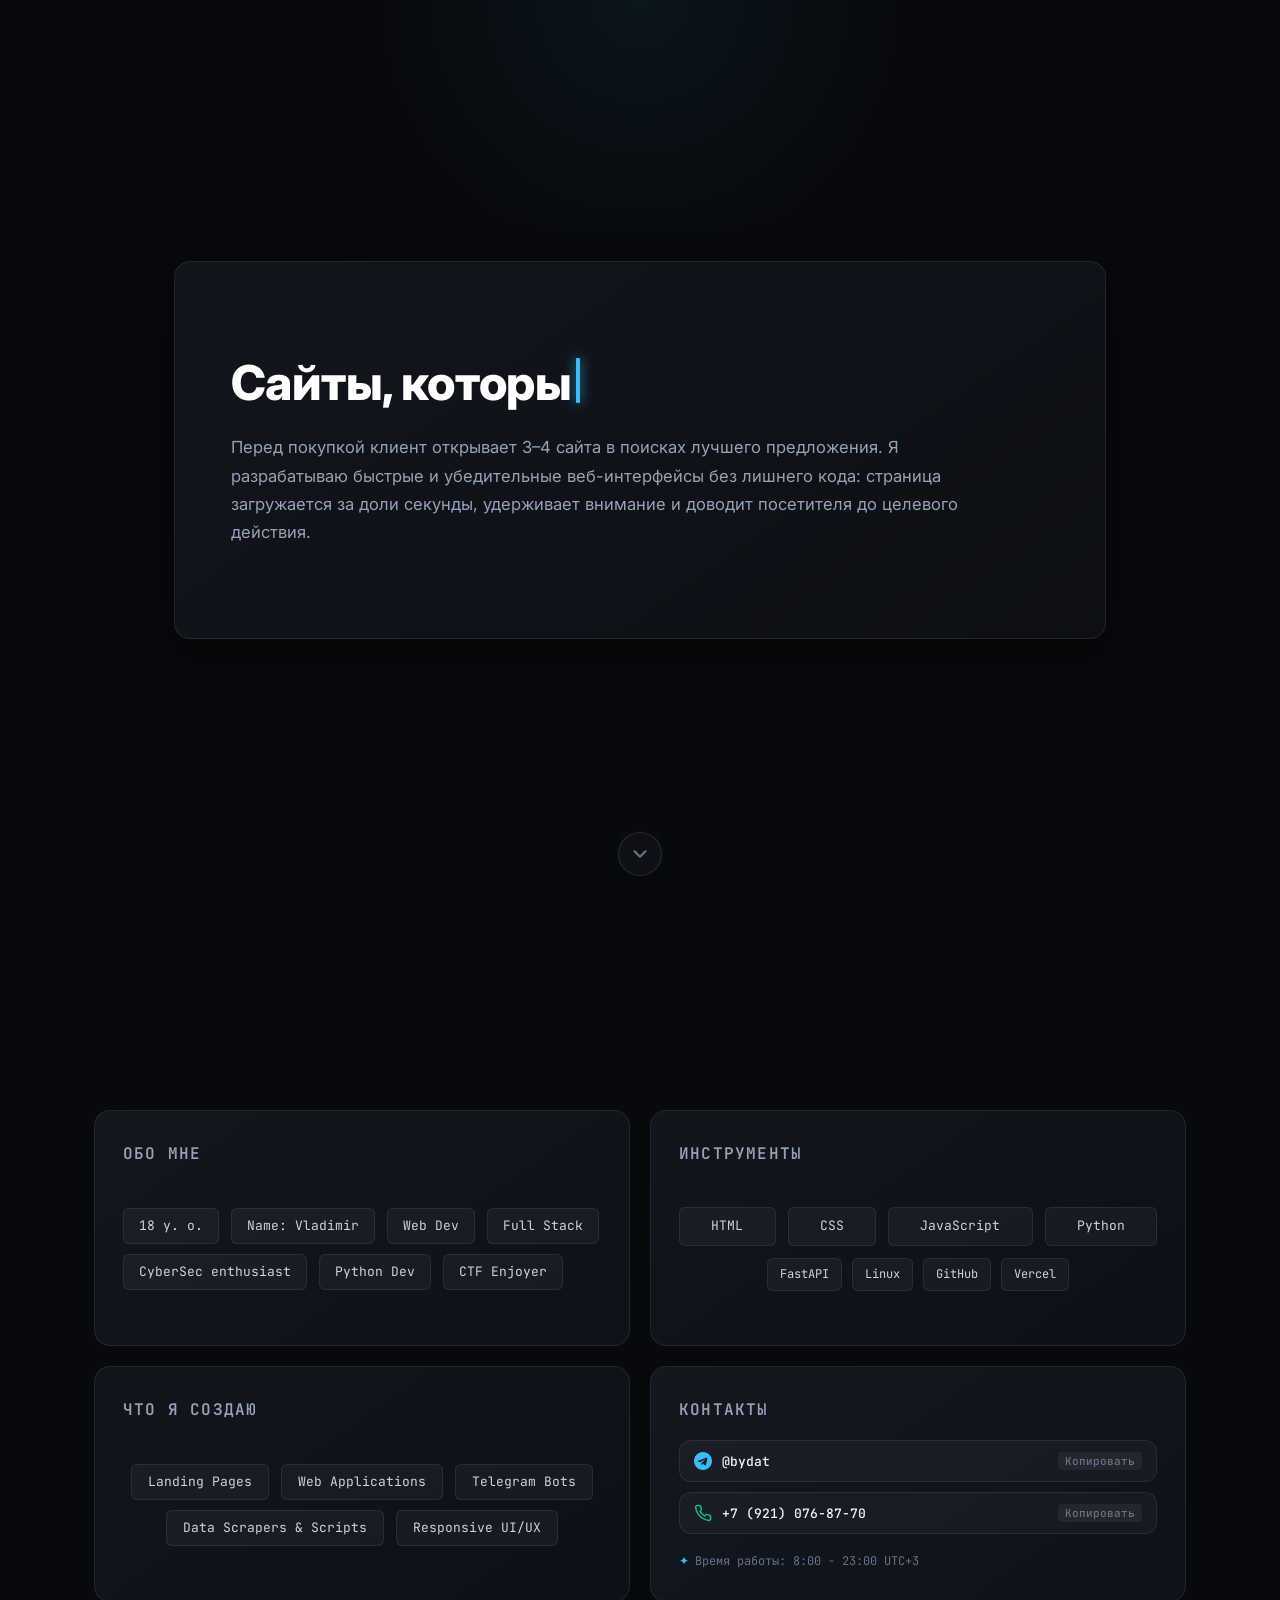
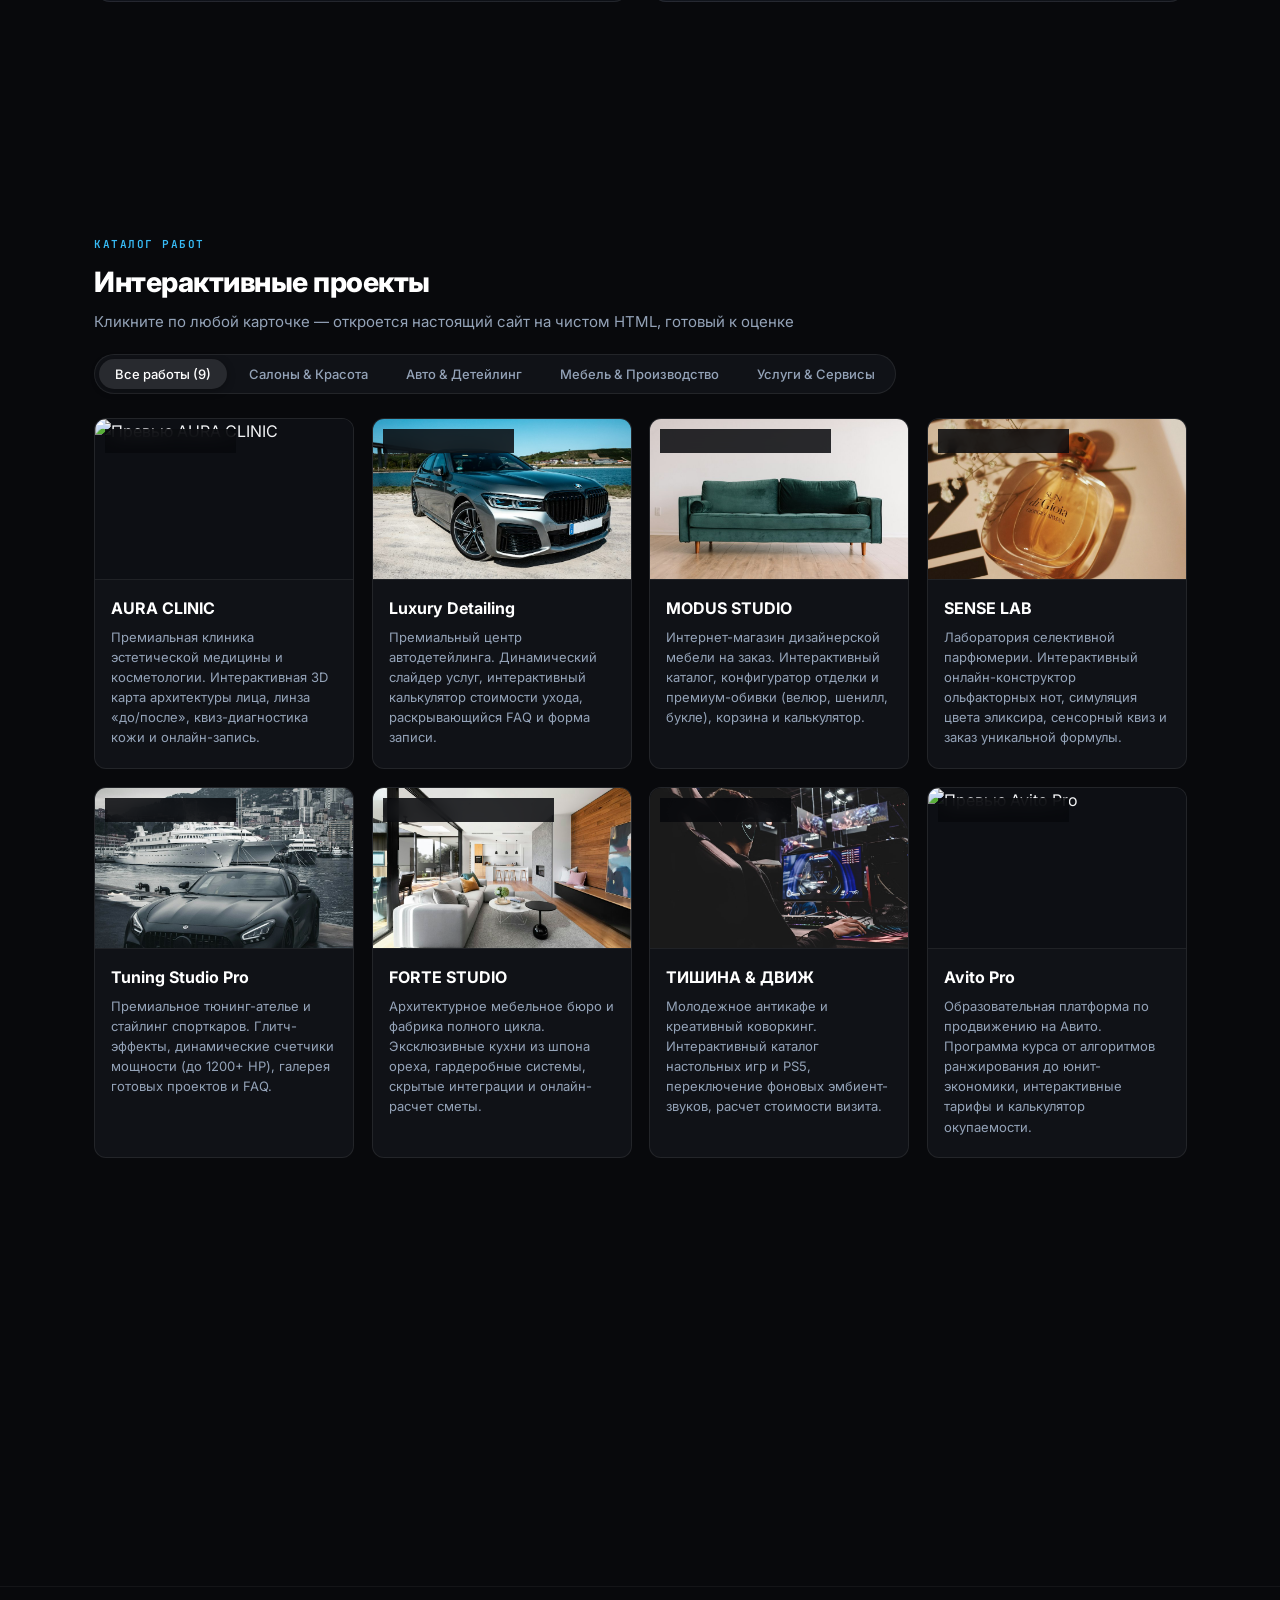
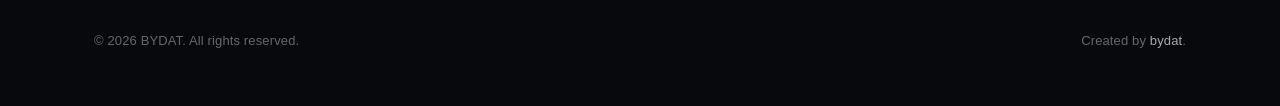
==== index.html @ 7a70770a "feat: portfolio with 9 projects, categories, footer, and GitHub Pages setup" ====
<!DOCTYPE html>
<html lang="ru">
<head>
  <meta charset="UTF-8">
  <meta name="viewport" content="width=device-width, initial-scale=1.0">
  <title>Портфолио веб-разработчика | Чистая HTML/CSS верстка</title>
  <meta name="description" content="Разработка адаптивных, быстрых и чистых сайтов без конструкторов и нейрослопа. Примеры работ и контакты.">
  
  <!-- Open Graph -->
  <meta property="og:title" content="Портфолио веб-разработчика">
  <meta property="og:description" content="Разработка адаптивных сайтов на чистом HTML/CSS/JS.">
  <meta property="og:type" content="website">

  <!-- Favicon -->
  <link rel="icon" type="image/svg+xml" href="data:image/svg+xml,%3Csvg xmlns='http://www.w3.org/2000/svg' viewBox='0 0 32 32'%3E%3Crect width='32' height='32' rx='8' fill='%23111318'/%3E%3Ctext x='16' y='22' font-family='monospace' font-size='18' font-weight='bold' fill='%2338bdf8' text-anchor='middle'%3E%26lt%3B%2F%26gt%3B%3C/text%3E%3C/svg%3E">

  <!-- Fonts & Styles -->
  <link rel="preconnect" href="https://fonts.googleapis.com">
  <link rel="preconnect" href="https://fonts.gstatic.com" crossorigin>
  <link href="https://fonts.googleapis.com/css2?family=Inter:wght@400;500;600;700;800&family=JetBrains+Mono:wght@400;500;700&display=swap" rel="stylesheet">
  <link rel="stylesheet" href="styles/main.css">
</head>
<body>

  <!-- Background decorative light beams -->
  <div class="bg-glow" aria-hidden="true"></div>

  <main class="page-wrapper">

    <!-- ==========================================================================
         HERO SECTION (ПЕРВЫЙ ЭКРАН — НА ВЕСЬ ЭКРАН)
         ========================================================================== -->
    <section class="hero-screen">
      <div class="container hero-container">
        <!-- Карточка позиционирования -->
        <div class="hero-card spotlight">
          <div class="card-glow-layer"></div>
          <div>
            <h1 class="intro-title" id="heroTitle">
              <span id="typingTarget">Сайты, которые <span class="hero-highlight">реально</span> работают</span><span class="typing-cursor" aria-hidden="true"></span>
            </h1>
            <p class="intro-text">
              Перед покупкой клиент открывает 3–4 сайта в поисках лучшего предложения. Я разрабатываю быстрые и убедительные веб-интерфейсы без лишнего кода: страница загружается за доли секунды, удерживает внимание и доводит посетителя до целевого действия.
            </p>
          </div>
        </div>
      </div>

    </section>

    <!-- ==========================================================================
         ABOUT & SKILLS SECTION (ВТОРОЙ ЭКРАН — О СЕБЕ, ИНСТРУМЕНТЫ, НАПРАВЛЕНИЯ, КОНТАКТЫ)
         ========================================================================== -->
    <section id="about" class="about-bento-section">
      <div class="container">
        <div class="about-bento-grid">
          
          <!-- Карточка 1: Обо мне -->
          <div class="bento-card bento-about-me spotlight reveal-on-scroll reveal-delay-1">
            <div class="card-glow-layer"></div>
            <div>
              <div class="card-label">Обо мне</div>
            </div>
            <div class="about-tags">
              <span class="about-tag">18 y. o.</span>
              <span class="about-tag">Name: Vladimir</span>
              <span class="about-tag">Web Dev</span>
              <span class="about-tag">Full Stack</span>
              <span class="about-tag">CyberSec enthusiast</span>
              <span class="about-tag">Python Dev</span>
              <span class="about-tag">CTF Enjoyer</span>
            </div>
          </div>

          <!-- Карточка 2: Инструменты -->
          <div class="bento-card bento-stack spotlight reveal-on-scroll reveal-delay-2">
            <div class="card-glow-layer"></div>
            <div>
              <div class="card-label">Инструменты</div>
            </div>
            <div class="stack-tags">
              <div class="stack-row stack-row-primary">
                <span class="stack-tag">HTML</span>
                <span class="stack-tag">CSS</span>
                <span class="stack-tag">JavaScript</span>
                <span class="stack-tag">Python</span>
              </div>
              <div class="stack-row stack-row-secondary">
                <span class="stack-tag">FastAPI</span>
                <span class="stack-tag">Linux</span>
                <span class="stack-tag">GitHub</span>
                <span class="stack-tag">Vercel</span>
              </div>
            </div>
          </div>

          <!-- Карточка 3: Что я создаю -->
          <div class="bento-card bento-services spotlight reveal-on-scroll reveal-delay-3">
            <div class="card-glow-layer"></div>
            <div>
              <div class="card-label">Что я создаю</div>
            </div>
            <div class="services-tags">
              <span class="service-tag">Landing Pages</span>
              <span class="service-tag">Web Applications</span>
              <span class="service-tag">Telegram Bots</span>
              <span class="service-tag">Data Scrapers &amp; Scripts</span>
              <span class="service-tag">Responsive UI/UX</span>
            </div>
          </div>

          <!-- Карточка 4: Контакты -->
          <div id="contacts" class="bento-card bento-contacts spotlight reveal-on-scroll reveal-delay-4">
            <div class="card-glow-layer"></div>
            <div>
              <div class="card-label">Контакты</div>
            </div>
            <div class="contact-rows">
              <!-- Строка Telegram -->
              <button class="contact-row-btn" data-copy="@bydat">
                <div class="contact-row-left">
                  <svg class="contact-icon tg-icon" width="18" height="18" viewBox="0 0 24 24" fill="currentColor" aria-hidden="true">
                    <path d="M12 0C5.373 0 0 5.373 0 12s5.373 12 12 12 12-5.373 12-12S18.627 0 12 0zm5.894 8.221-1.97 9.28c-.145.658-.537.818-1.084.508l-3-2.21-1.446 1.394c-.16.16-.295.295-.605.295l.213-3.053 5.56-5.023c.242-.213-.054-.333-.373-.121l-6.871 4.326-2.962-.924c-.643-.204-.657-.643.136-.953l11.57-4.461c.537-.194 1.006.131.832.946z"/>
                  </svg>
                  <span>@bydat</span>
                </div>
                <span class="contact-row-copy">Копировать</span>
              </button>

              <!-- Строка Телефона -->
              <button class="contact-row-btn" data-copy="+79210768770">
                <div class="contact-row-left">
                  <svg class="contact-icon ph-icon" width="18" height="18" viewBox="0 0 24 24" fill="none" stroke="currentColor" stroke-width="2" stroke-linecap="round" stroke-linejoin="round" aria-hidden="true">
                    <path d="M22 16.92v3a2 2 0 0 1-2.18 2 19.79 19.79 0 0 1-8.63-3.07 19.5 19.5 0 0 1-6-6 19.79 19.79 0 0 1-3.07-8.67A2 2 0 0 1 4.11 2h3a2 2 0 0 1 2 1.72 12.84 12.84 0 0 0 .7 2.81 2 2 0 0 1-.45 2.11L8.09 9.91a16 16 0 0 0 6 6l1.27-1.27a2 2 0 0 1 2.11-.45 12.84 12.84 0 0 0 2.81.7A2 2 0 0 1 22 16.92z"/>
                  </svg>
                  <span>+7 (921) 076-87-70</span>
                </div>
                <span class="contact-row-copy">Копировать</span>
              </button>

            </div>
            <div class="response-time-badge">
              <span class="sparkle-icon">✦</span> Время работы: 8:00 - 23:00 UTC+3
            </div>
          </div>

        </div>
      </div>

    </section>

    <!-- ==========================================================================
         PROJECTS CATALOG ("КАРТОЧКИ ПРОЕКТОВ" С ПЛАВНЫМ СКРОЛЛ-ПОЯВЛЕНИЕМ)
         ========================================================================== -->
    <section id="projects" class="projects-section">
      <div class="container">
        
        <div class="section-header reveal-on-scroll">
          <div class="section-title-box">
            <div class="sub-badge">КАТАЛОГ РАБОТ</div>
            <h2>Интерактивные проекты</h2>
            <p>Кликните по любой карточке — откроется настоящий сайт на чистом HTML, готовый к оценке</p>
          </div>

          <!-- Фильтры по категориям -->
          <div class="filters-wrap">
            <button class="filter-btn active" data-filter="all">Все работы (9)</button>
            <button class="filter-btn" data-filter="beauty">Салоны &amp; Красота</button>
            <button class="filter-btn" data-filter="auto">Авто &amp; Детейлинг</button>
            <button class="filter-btn" data-filter="production">Мебель &amp; Производство</button>
            <button class="filter-btn" data-filter="services">Услуги &amp; Сервисы</button>
          </div>
        </div>

        <!-- Сетка проектов -->
        <div class="projects-grid">

          <!-- Проект 1: AURA CLINIC -->
          <article class="project-card spotlight reveal-on-scroll" data-category="beauty">
            <div class="card-glow-layer"></div>
            <a href="projects/aura/index.html" class="project-card-link" title="Открыть сайт AURA CLINIC">
              <div class="project-card-thumb">
                <img src="assets/previews/aura.jpg" alt="Превью AURA CLINIC" loading="lazy">
                <div class="thumb-overlay">
                  <span class="overlay-btn">Смотреть проект ↗</span>
                </div>
                <span class="project-badge-tag">Салоны &amp; Красота</span>
              </div>
              <div class="project-body">
                <h3 class="project-title">AURA CLINIC</h3>
                <p class="project-desc">
                  Премиальная клиника эстетической медицины и косметологии. Интерактивная 3D карта архитектуры лица, линза «до/после», квиз-диагностика кожи и онлайн-запись.
                </p>
              </div>
            </a>
          </article>

          <!-- Проект 2: Luxury Detailing -->
          <article class="project-card spotlight reveal-on-scroll" data-category="auto">
            <div class="card-glow-layer"></div>
            <a href="projects/detaling/index.html" class="project-card-link" title="Открыть сайт Luxury Detailing">
              <div class="project-card-thumb">
                <img src="assets/previews/detaling.jpg" alt="Превью Luxury Detailing" loading="lazy">
                <div class="thumb-overlay">
                  <span class="overlay-btn">Смотреть проект ↗</span>
                </div>
                <span class="project-badge-tag">Авто &amp; Детейлинг</span>
              </div>
              <div class="project-body">
                <h3 class="project-title">Luxury Detailing</h3>
                <p class="project-desc">
                  Премиальный центр автодетейлинга. Динамический слайдер услуг, интерактивный калькулятор стоимости ухода, раскрывающийся FAQ и форма записи.
                </p>
              </div>
            </a>
          </article>

          <!-- Проект 3: MODUS STUDIO -->
          <article class="project-card spotlight reveal-on-scroll" data-category="production">
            <div class="card-glow-layer"></div>
            <a href="projects/modus/index.html" class="project-card-link" title="Открыть сайт MODUS STUDIO">
              <div class="project-card-thumb">
                <img src="assets/previews/modus.jpg" alt="Превью MODUS STUDIO" loading="lazy">
                <div class="thumb-overlay">
                  <span class="overlay-btn">Смотреть проект ↗</span>
                </div>
                <span class="project-badge-tag">Мебель &amp; Производство</span>
              </div>
              <div class="project-body">
                <h3 class="project-title">MODUS STUDIO</h3>
                <p class="project-desc">
                  Интернет-магазин дизайнерской мебели на заказ. Интерактивный каталог, конфигуратор отделки и премиум-обивки (велюр, шенилл, букле), корзина и калькулятор.
                </p>
              </div>
            </a>
          </article>

          <!-- Проект 4: SENSE LAB -->
          <article class="project-card spotlight reveal-on-scroll" data-category="beauty">
            <div class="card-glow-layer"></div>
            <a href="projects/scent/index.html" class="project-card-link" title="Открыть сайт SENSE LAB">
              <div class="project-card-thumb">
                <img src="assets/previews/scent.jpg" alt="Превью SENSE LAB" loading="lazy">
                <div class="thumb-overlay">
                  <span class="overlay-btn">Смотреть проект ↗</span>
                </div>
                <span class="project-badge-tag">Салоны &amp; Красота</span>
              </div>
              <div class="project-body">
                <h3 class="project-title">SENSE LAB</h3>
                <p class="project-desc">
                  Лаборатория селективной парфюмерии. Интерактивный онлайн-конструктор ольфакторных нот, симуляция цвета эликсира, сенсорный квиз и заказ уникальной формулы.
                </p>
              </div>
            </a>
          </article>

          <!-- Проект 5: Tuning Studio Pro -->
          <article class="project-card spotlight reveal-on-scroll" data-category="auto">
            <div class="card-glow-layer"></div>
            <a href="projects/tuning/index.html" class="project-card-link" title="Открыть сайт Tuning Studio Pro">
              <div class="project-card-thumb">
                <img src="assets/previews/tuning.jpg" alt="Превью Tuning Studio Pro" loading="lazy">
                <div class="thumb-overlay">
                  <span class="overlay-btn">Смотреть проект ↗</span>
                </div>
                <span class="project-badge-tag">Авто &amp; Детейлинг</span>
              </div>
              <div class="project-body">
                <h3 class="project-title">Tuning Studio Pro</h3>
                <p class="project-desc">
                  Премиальное тюнинг-ателье и стайлинг спорткаров. Глитч-эффекты, динамические счетчики мощности (до 1200+ HP), галерея готовых проектов и FAQ.
                </p>
              </div>
            </a>
          </article>

          <!-- Проект 6: FORTE STUDIO -->
          <article class="project-card spotlight reveal-on-scroll" data-category="production">
            <div class="card-glow-layer"></div>
            <a href="projects/forte/index.html" class="project-card-link" title="Открыть сайт FORTE STUDIO">
              <div class="project-card-thumb">
                <img src="assets/previews/forte.jpg" alt="Превью FORTE STUDIO" loading="lazy">
                <div class="thumb-overlay">
                  <span class="overlay-btn">Смотреть проект ↗</span>
                </div>
                <span class="project-badge-tag">Мебель &amp; Производство</span>
              </div>
              <div class="project-body">
                <h3 class="project-title">FORTE STUDIO</h3>
                <p class="project-desc">
                  Архитектурное мебельное бюро и фабрика полного цикла. Эксклюзивные кухни из шпона ореха, гардеробные системы, скрытые интеграции и онлайн-расчет сметы.
                </p>
              </div>
            </a>
          </article>

          <!-- Проект 7: ТИШИНА & ДВИЖ -->
          <article class="project-card spotlight reveal-on-scroll" data-category="services">
            <div class="card-glow-layer"></div>
            <a href="projects/anticafe/index.html" class="project-card-link" title="Открыть сайт ТИШИНА &amp; ДВИЖ">
              <div class="project-card-thumb">
                <img src="assets/previews/anticafe.jpg" alt="Превью ТИШИНА &amp; ДВИЖ" loading="lazy">
                <div class="thumb-overlay">
                  <span class="overlay-btn">Смотреть проект ↗</span>
                </div>
                <span class="project-badge-tag">Услуги &amp; Сервисы</span>
              </div>
              <div class="project-body">
                <h3 class="project-title">ТИШИНА &amp; ДВИЖ</h3>
                <p class="project-desc">
                  Молодежное антикафе и креативный коворкинг. Интерактивный каталог настольных игр и PS5, переключение фоновых эмбиент-звуков, расчет стоимости визита.
                </p>
              </div>
            </a>
          </article>

          <!-- Проект 8: Avito Pro -->
          <article class="project-card spotlight reveal-on-scroll" data-category="services">
            <div class="card-glow-layer"></div>
            <a href="projects/avitopro/index.html" class="project-card-link" title="Открыть сайт Avito Pro">
              <div class="project-card-thumb">
                <img src="assets/previews/avitopro.jpg" alt="Превью Avito Pro" loading="lazy">
                <div class="thumb-overlay">
                  <span class="overlay-btn">Смотреть проект ↗</span>
                </div>
                <span class="project-badge-tag">Услуги &amp; Сервисы</span>
              </div>
              <div class="project-body">
                <h3 class="project-title">Avito Pro</h3>
                <p class="project-desc">
                  Образовательная платформа по продвижению на Авито. Программа курса от алгоритмов ранжирования до юнит-экономики, интерактивные тарифы и калькулятор окупаемости.
                </p>
              </div>
            </a>
          </article>

          <!-- Проект 9: Minimalist Auto -->
          <article class="project-card spotlight reveal-on-scroll" data-category="auto">
            <div class="card-glow-layer"></div>
            <a href="projects/minimalist/index.html" class="project-card-link" title="Открыть сайт Minimalist Auto">
              <div class="project-card-thumb">
                <img src="assets/previews/minimalist.jpg" alt="Превью Minimalist Auto" loading="lazy">
                <div class="thumb-overlay">
                  <span class="overlay-btn">Смотреть проект ↗</span>
                </div>
                <span class="project-badge-tag">Авто &amp; Детейлинг</span>
              </div>
              <div class="project-body">
                <h3 class="project-title">Minimalist Auto</h3>
                <p class="project-desc">
                  Премиум детейлинг-студия в строгом монохромном стиле. Интерактивный слайдер «До / После», кастомный курсор, бегущая строка брендов и автогалерея.
                </p>
              </div>
            </a>
          </article>

        </div>

      </div>
    </section>
  </main>

  <!-- ==========================================================================
       FOOTER
       ========================================================================== -->
  <footer class="portfolio-footer">
    <div class="container footer-content">
      <p class="footer-copy">&copy; 2026 BYDAT. All rights reserved.</p>
      <p class="footer-author">Created by <a href="https://t.me/bydat" target="_blank" rel="noopener noreferrer">bydat</a>.</p>
    </div>
  </footer>

  <!-- Плавающая кнопка навигации (стрелочка вниз / наверх) -->
  <button id="scrollNavBtn" class="scroll-nav-btn" aria-label="Пролистать вниз">
    <svg class="scroll-nav-arrow" width="22" height="22" viewBox="0 0 24 24" fill="none" stroke="currentColor" stroke-width="2.4" stroke-linecap="round" stroke-linejoin="round">
      <path d="m6 9 6 6 6-6"/>
    </svg>
  </button>

  <!-- Toast Notification -->
  <div id="toast-notice" class="toast-notice">
    <span class="toast-check">✓</span>
    <span class="toast-text">Скопировано в буфер обмена</span>
  </div>

  <script src="scripts/main.js"></script>
</body>
</html>
---- styles/main.css ----
/* ==========================================================================
   PORTFOLIO STYLESHEET — MODERN DARK AESTHETICS & MICRO-ANIMATIONS
   Clean, bespoke, no generic AI slop.
   ========================================================================== */

:root {
  --bg: #08090c;
  --bg-surface: #101217;
  --bg-surface-hover: #151820;
  --bg-surface-active: #1a1e28;
  
  --border: rgba(255, 255, 255, 0.08);
  --border-strong: rgba(255, 255, 255, 0.16);
  --border-focus: #38bdf8;
  
  --text: #f3f4f6;
  --text-muted: #94a3b8;
  --text-dim: #64748b;
  
  --emerald: #10b981;
  --emerald-glow: rgba(16, 185, 129, 0.25);
  --sky: #38bdf8;
  --sky-glow: rgba(56, 189, 248, 0.2);
  --amber: #f59e0b;
  
  --radius-sm: 6px;
  --radius-md: 12px;
  --radius-lg: 16px;
  --radius-full: 9999px;
  
  --transition-fast: 0.15s cubic-bezier(0.16, 1, 0.3, 1);
  --transition-smooth: 0.25s cubic-bezier(0.16, 1, 0.3, 1);
  --font-sans: -apple-system, BlinkMacSystemFont, "Inter", "Segoe UI", Roboto, "Helvetica Neue", Arial, sans-serif;
  --font-mono: "JetBrains Mono", "SF Mono", Menlo, Consolas, monospace;
}

* {
  box-sizing: border-box;
  margin: 0;
  padding: 0;
}

html {
  scroll-behavior: auto;
  background-color: var(--bg);
  color: var(--text);
  font-family: var(--font-sans);
  font-size: 16px;
  line-height: 1.6;
  -webkit-font-smoothing: antialiased;
  -moz-osx-font-smoothing: grayscale;
}

body {
  min-height: 100vh;
  display: flex;
  flex-direction: column;
  position: relative;
  background-color: var(--bg);
  overflow-x: hidden;
}

/* Background atmospheric gradient */
.bg-glow {
  position: fixed;
  top: 0;
  left: 50%;
  transform: translateX(-50%);
  width: 1000px;
  height: 500px;
  background: radial-gradient(circle 400px at 50% 0%, rgba(56, 189, 248, 0.07), transparent 70%);
  pointer-events: none;
  z-index: 0;
}

::selection {
  background-color: rgba(56, 189, 248, 0.25);
  color: #ffffff;
}

a {
  color: inherit;
  text-decoration: none;
}

button {
  font-family: inherit;
}

.page-wrapper {
  position: relative;
  z-index: 1;
  padding-top: 0;
}

.container {
  width: 100%;
  max-width: 1140px;
  margin: 0 auto;
  padding: 0 24px;
}

/* ==========================================================================
   INTERACTIVE SPOTLIGHT & MOUSE GLOW
   ========================================================================== */

.spotlight {
  position: relative;
  overflow: hidden;
}

.card-glow-layer {
  position: absolute;
  top: 0;
  left: 0;
  right: 0;
  bottom: 0;
  pointer-events: none;
  opacity: 0;
  transition: opacity 0.3s ease;
  background: radial-gradient(
    450px circle at var(--mouse-x, 50%) var(--mouse-y, 50%),
    rgba(56, 189, 248, 0.09),
    transparent 60%
  );
  z-index: 1;
}

.spotlight:hover .card-glow-layer {
  opacity: 1;
}

/* ==========================================================================
   1. FULLSCREEN HERO SECTION (ПЕРВЫЙ ЭКРАН)
   ========================================================================== */

.hero-screen {
  min-height: 100vh;
  min-height: 100dvh;
  display: flex;
  flex-direction: column;
  justify-content: center;
  align-items: center;
  position: relative;
  padding: 40px 24px;
}

.hero-container {
  width: 100%;
  max-width: 980px;
  display: flex;
  justify-content: center;
}

.hero-card {
  width: 100%;
  min-height: clamp(320px, 42vh, 440px);
  display: flex;
  flex-direction: column;
  justify-content: center;
  background: linear-gradient(145deg, #12151d 0%, #0d0f14 100%);
  border: 1px solid var(--border);
  border-radius: var(--radius-lg);
  padding: clamp(48px, 5vw, 68px) clamp(34px, 4.5vw, 56px);
  position: relative;
  overflow: hidden;
  box-shadow: 0 18px 45px rgba(0, 0, 0, 0.42);
  transition: border-color var(--transition-smooth), transform var(--transition-smooth), box-shadow var(--transition-smooth);
  animation: heroEntrance 0.8s cubic-bezier(0.16, 1, 0.3, 1) forwards;
}

@keyframes heroEntrance {
  from {
    opacity: 0;
    transform: translateY(24px) scale(0.985);
  }
  to {
    opacity: 1;
    transform: translateY(0) scale(1);
  }
}

.hero-card:hover {
  border-color: var(--border-strong);
  transform: translateY(-2px);
  box-shadow: 0 22px 50px rgba(0, 0, 0, 0.5);
}

.intro-title {
  font-size: clamp(30px, 3.8vw, 48px);
  font-weight: 800;
  line-height: 1.2;
  color: #ffffff;
  margin-bottom: 22px;
  letter-spacing: -0.6px;
}

.text-gradient {
  background: linear-gradient(135deg, #ffffff 30%, #94a3b8 100%);
  -webkit-background-clip: text;
  -webkit-text-fill-color: transparent;
}

.hero-highlight {
  background: linear-gradient(135deg, #38bdf8 0%, #818cf8 60%, #c084fc 100%);
  -webkit-background-clip: text;
  -webkit-text-fill-color: transparent;
  font-weight: 800;
  display: inline;
  filter: drop-shadow(0 0 16px rgba(56, 189, 248, 0.4));
}

.typing-cursor {
  display: inline-block;
  width: 3.5px;
  height: 0.92em;
  background-color: var(--sky);
  margin-left: 5px;
  vertical-align: -0.06em;
  border-radius: 1px;
  box-shadow: 0 0 12px rgba(56, 189, 248, 0.85);
  animation: cursorBlink 0.95s steps(2, start) infinite;
}

@keyframes cursorBlink {
  0%, 100% {
    opacity: 1;
  }
  50% {
    opacity: 0;
  }
}

.intro-text {
  font-size: clamp(16px, 1.3vw, 18.5px);
  color: var(--text-muted);
  line-height: 1.7;
  max-width: 780px;
  margin-bottom: 0;
}

/* ==========================================================================
   FLOATING NAVIGATION BUTTON (СТРЕЛОЧКА ВНИЗ / ВВЕРХ)
   ========================================================================== */
.scroll-nav-btn {
  position: fixed;
  bottom: calc(24px + env(safe-area-inset-bottom, 0px));
  left: 50%;
  transform: translateX(-50%);
  width: 44px;
  height: 44px;
  border-radius: var(--radius-full);
  background: rgba(16, 18, 23, 0.85);
  backdrop-filter: blur(12px);
  -webkit-backdrop-filter: blur(12px);
  border: 1px solid rgba(255, 255, 255, 0.12);
  color: var(--text-dim);
  display: flex;
  align-items: center;
  justify-content: center;
  cursor: pointer;
  z-index: 95;
  box-shadow: 0 4px 20px rgba(0, 0, 0, 0.45), 0 0 16px rgba(56, 189, 248, 0.08);
  transition: color var(--transition-fast), border-color var(--transition-fast), box-shadow var(--transition-fast), transform var(--transition-fast);
  outline: none;
  animation: navBtnFloat 2.4s ease-in-out infinite;
}

.scroll-nav-btn:hover {
  animation-play-state: paused;
  color: var(--sky);
  border-color: rgba(56, 189, 248, 0.45);
  box-shadow: 0 6px 24px rgba(0, 0, 0, 0.6), 0 0 20px rgba(56, 189, 248, 0.25);
  transform: translateX(-50%) translateY(-2px);
}

.scroll-nav-btn:active {
  transform: translateX(-50%) scale(0.92);
}

.scroll-nav-arrow {
  display: block;
  transition: transform 0.45s cubic-bezier(0.16, 1, 0.3, 1);
  transform: rotate(0deg);
}

/* При переходе в блок проектов / низ сайта стрелочка переворачивается на 180° вверх */
.scroll-nav-btn.is-up .scroll-nav-arrow {
  transform: rotate(180deg);
}

@keyframes navBtnFloat {
  0%, 100% {
    transform: translateX(-50%) translateY(0);
  }
  50% {
    transform: translateX(-50%) translateY(4px);
  }
}

/* ==========================================================================
   2. ABOUT & SKILLS BENTO SECTION (ВТОРОЙ ЭКРАН)
   ========================================================================== */

.about-bento-section {
  min-height: 100vh;
  min-height: 100dvh;
  display: flex;
  flex-direction: column;
  justify-content: center;
  align-items: center;
  position: relative;
  padding: 48px 24px 36px;
}

.about-bento-grid {
  display: grid;
  grid-template-columns: repeat(2, 1fr);
  gap: 20px;
}

.about-bento-grid .bento-card {
  grid-column: auto;
}

.bento-card {
  background: var(--bg-surface);
  border: 1px solid var(--border);
  border-radius: var(--radius-lg);
  padding: 30px 28px;
  display: flex;
  flex-direction: column;
  justify-content: space-between;
  min-height: 236px;
  transition: border-color var(--transition-smooth), transform var(--transition-smooth), box-shadow var(--transition-smooth);
  position: relative;
}

.bento-card:hover {
  border-color: var(--border-strong);
  transform: translateY(-2px);
  box-shadow: 0 12px 30px rgba(0, 0, 0, 0.35);
}

/* Bento Item 1: About Me Card */
.bento-about-me {
  background: linear-gradient(145deg, #13161f 0%, #0e1117 100%);
}

.about-tags {
  display: flex;
  flex-wrap: wrap;
  gap: 10px 12px;
  margin: auto 0;
  position: relative;
  z-index: 2;
}

.about-tag {
  display: inline-flex;
  align-items: center;
  padding: 8px 15px;
  background: rgba(255, 255, 255, 0.04);
  border: 1px solid var(--border);
  border-radius: var(--radius-sm);
  font-family: var(--font-mono);
  font-size: 13px;
  color: #cbd5e1;
  line-height: 1.4;
  cursor: default;
  transition: all var(--transition-fast);
}

.about-tag:hover {
  background: rgba(56, 189, 248, 0.12);
  border-color: rgba(56, 189, 248, 0.35);
  color: #ffffff;
  transform: translateY(-2px);
}

/* Bento Item 4: Quick Contacts Card */
.bento-contacts {
  background: linear-gradient(145deg, #131720 0%, #0f1218 100%);
}

.card-label {
  font-family: var(--font-mono);
  font-size: 16px;
  font-weight: 600;
  letter-spacing: 1.2px;
  color: var(--text-muted);
  text-transform: uppercase;
  margin-bottom: 16px;
}

.card-heading {
  font-size: 19px;
  font-weight: 700;
  color: #ffffff;
  margin-bottom: 16px;
}

.contact-rows {
  display: flex;
  flex-direction: column;
  gap: 10px;
  position: relative;
  z-index: 2;
}

.contact-row-btn {
  display: flex;
  align-items: center;
  justify-content: space-between;
  padding: 11px 14px;
  background: rgba(255, 255, 255, 0.03);
  border: 1px solid var(--border);
  border-radius: var(--radius-md);
  font-family: var(--font-mono);
  color: var(--text);
  font-size: 13px;
  font-weight: 500;
  transition: all var(--transition-fast);
  cursor: pointer;
  width: 100%;
  text-align: left;
}

.contact-row-btn:hover {
  background: var(--bg-surface-hover);
  border-color: var(--border-strong);
  color: #ffffff;
  transform: translateX(3px);
}

.contact-row-left {
  display: flex;
  align-items: center;
  gap: 10px;
}

.contact-icon {
  width: 18px;
  height: 18px;
  display: block;
  flex-shrink: 0;
}

.tg-icon { color: var(--sky); }
.ph-icon { color: var(--emerald); }
.em-icon { color: #cbd5e1; }

.contact-row-copy {
  font-family: var(--font-mono);
  font-size: 11px;
  color: var(--text-dim);
  padding: 2px 7px;
  background: rgba(255, 255, 255, 0.05);
  border-radius: 4px;
  transition: all var(--transition-fast);
}

.contact-row-btn:hover .contact-row-copy {
  background: rgba(255, 255, 255, 0.1);
  color: #ffffff;
}

.response-time-badge {
  margin-top: 16px;
  font-family: var(--font-mono);
  font-size: 12px;
  color: var(--text-dim);
  display: flex;
  align-items: center;
  gap: 6px;
}

.sparkle-icon {
  color: var(--sky);
}

/* Bento Item 2: Tech Stack */
.bento-stack {
  background: linear-gradient(145deg, #12151e 0%, #0e1017 100%);
}

.stack-tags {
  display: flex;
  flex-direction: column;
  gap: 12px;
  width: 100%;
  margin: auto 0;
  position: relative;
  z-index: 2;
}

.stack-row {
  display: flex;
  align-items: center;
  width: 100%;
  flex-wrap: wrap;
}

.stack-row-primary {
  gap: 10px 12px;
}

.stack-row-primary .stack-tag {
  flex: 1 1 auto;
  padding: 8px 14px;
}

.stack-row-secondary {
  justify-content: center;
  gap: 8px 10px;
}

.stack-row-secondary .stack-tag {
  flex: 0 0 auto;
  padding: 6px 12px;
  font-size: 12px;
}

.stack-tag {
  display: inline-flex;
  align-items: center;
  justify-content: center;
  text-align: center;
  background: rgba(255, 255, 255, 0.04);
  border: 1px solid var(--border);
  border-radius: var(--radius-sm);
  font-family: var(--font-mono);
  font-size: 13px;
  color: #cbd5e1;
  cursor: default;
  transition: all var(--transition-fast);
}

.stack-tag:hover {
  background: rgba(56, 189, 248, 0.12);
  border-color: rgba(56, 189, 248, 0.35);
  color: #ffffff;
  transform: translateY(-2px);
}

/* Bento Item 3: What I Build / Services */
.bento-services {
  background: linear-gradient(145deg, #12151e 0%, #0d1016 100%);
}

.services-tags {
  display: flex;
  flex-wrap: wrap;
  justify-content: center;
  gap: 10px 12px;
  width: 100%;
  margin: auto 0;
  position: relative;
  z-index: 2;
}

.service-tag {
  display: inline-flex;
  align-items: center;
  justify-content: center;
  text-align: center;
  padding: 8px 16px;
  background: rgba(255, 255, 255, 0.04);
  border: 1px solid var(--border);
  border-radius: var(--radius-sm);
  font-family: var(--font-mono);
  font-size: 13px;
  color: #cbd5e1;
  line-height: 1.4;
  cursor: default;
  transition: all var(--transition-fast);
}

.service-tag:hover {
  background: rgba(56, 189, 248, 0.12);
  border-color: rgba(56, 189, 248, 0.35);
  color: #ffffff;
  transform: translateY(-2px);
}

/* ==========================================================================
   BUTTONS & MICRO-INTERACTIONS
   ========================================================================== */

.btn {
  display: inline-flex;
  align-items: center;
  justify-content: center;
  gap: 8px;
  padding: 10px 22px;
  border-radius: var(--radius-md);
  font-size: 14px;
  font-weight: 600;
  cursor: pointer;
  transition: all var(--transition-smooth);
  border: 1px solid transparent;
}

.btn:active {
  transform: scale(0.97);
}

.btn-primary {
  background: #ffffff;
  color: #08090c;
  box-shadow: 0 4px 14px rgba(255, 255, 255, 0.1);
}

.btn-primary:hover {
  background: #e2e8f0;
  box-shadow: 0 6px 20px rgba(255, 255, 255, 0.2);
  transform: translateY(-2px);
}

.btn-secondary {
  background: var(--bg-surface);
  border-color: var(--border);
  color: var(--text);
}

.btn-secondary:hover {
  background: var(--bg-surface-hover);
  border-color: var(--border-strong);
  color: #ffffff;
  transform: translateY(-2px);
}

/* ==========================================================================
   PROJECTS SECTION (С ПЛАВНЫМ СКРОЛЛ-ПОЯВЛЕНИЕМ)
   ========================================================================== */

.projects-section {
  min-height: 100vh;
  min-height: 100dvh;
  display: flex;
  flex-direction: column;
  justify-content: center;
  padding: 30px 0 60px;
  position: relative;
}

.sub-badge {
  display: inline-block;
  font-family: var(--font-mono);
  font-size: 11px;
  font-weight: 600;
  letter-spacing: 1.5px;
  color: var(--sky);
  margin-bottom: 6px;
}

.section-header {
  display: flex;
  align-items: flex-end;
  justify-content: space-between;
  margin-bottom: 24px;
  gap: 20px;
  flex-wrap: wrap;
}

.section-title-box h2 {
  font-size: 28px;
  font-weight: 800;
  color: #ffffff;
  letter-spacing: -0.5px;
  margin-bottom: 6px;
}

.section-title-box p {
  font-size: 15px;
  color: var(--text-muted);
}

/* Project Filters */
.filters-wrap {
  display: flex;
  gap: 6px;
  background: var(--bg-surface);
  border: 1px solid var(--border);
  padding: 4px;
  border-radius: var(--radius-full);
}

.filter-btn {
  background: transparent;
  border: none;
  color: var(--text-muted);
  font-size: 13px;
  font-weight: 500;
  padding: 7px 16px;
  border-radius: var(--radius-full);
  cursor: pointer;
  transition: all var(--transition-fast);
}

.filter-btn:hover {
  color: var(--text);
}

.filter-btn.active {
  background: rgba(255, 255, 255, 0.1);
  color: #ffffff;
  box-shadow: 0 2px 8px rgba(0, 0, 0, 0.3);
}

/* Projects Grid — 4 колонки в строку */
.projects-grid {
  display: grid;
  grid-template-columns: repeat(4, 1fr);
  gap: 18px;
}

/* Project Card — компактный стиль */
.project-card {
  background: var(--bg-surface);
  border: 1px solid var(--border);
  border-radius: var(--radius-md);
  overflow: hidden;
  display: flex;
  flex-direction: column;
  transition: transform 0.25s cubic-bezier(0.16, 1, 0.3, 1), border-color 0.25s ease, box-shadow 0.25s ease;
  position: relative;
}

.project-card:hover {
  border-color: var(--border-strong);
  transform: translateY(-4px);
  box-shadow: 0 14px 30px rgba(0, 0, 0, 0.5);
}

.project-card-thumb {
  position: relative;
  aspect-ratio: 16 / 10;
  overflow: hidden;
  background: #0d0f14;
  border-bottom: 1px solid var(--border);
}

.thumb-link {
  display: block;
  width: 100%;
  height: 100%;
  position: relative;
}

.project-card-thumb img {
  width: 100%;
  height: 100%;
  object-fit: cover;
  display: block;
  transition: transform 0.4s cubic-bezier(0.16, 1, 0.3, 1);
}

.project-card:hover .project-card-thumb img {
  transform: scale(1.05);
}

/* Thumbnail Overlay on Hover */
.thumb-overlay {
  position: absolute;
  top: 0;
  left: 0;
  right: 0;
  bottom: 0;
  background: rgba(8, 9, 12, 0.55);
  backdrop-filter: blur(2px);
  display: flex;
  align-items: center;
  justify-content: center;
  opacity: 0;
  transition: opacity 0.2s ease;
}

.project-card:hover .thumb-overlay {
  opacity: 1;
}

.overlay-btn {
  background: rgba(16, 18, 23, 0.9);
  border: 1px solid rgba(255, 255, 255, 0.2);
  color: #ffffff;
  padding: 6px 14px;
  border-radius: var(--radius-full);
  font-size: 11px;
  font-weight: 600;
  transform: translateY(4px);
  transition: transform 0.2s ease;
}

.project-card:hover .overlay-btn {
  transform: translateY(0);
}

.project-badge-tag {
  position: absolute;
  top: 10px;
  left: 10px;
  background: rgba(8, 9, 12, 0.85);
  backdrop-filter: blur(8px);
  border: 1px solid rgba(255, 255, 255, 0.1);
  color: #e2e8f0;
  padding: 3px 8px;
  border-radius: var(--radius-full);
  font-size: 10px;
  font-weight: 600;
  text-transform: uppercase;
  letter-spacing: 0.5px;
  z-index: 2;
}

.project-card-link {
  display: flex;
  flex-direction: column;
  height: 100%;
  color: inherit;
  text-decoration: none;
}

.project-body {
  padding: 18px 16px 20px;
  display: flex;
  flex-direction: column;
  flex-grow: 1;
  position: relative;
  z-index: 2;
}

.project-title {
  font-size: 16px;
  font-weight: 700;
  color: #ffffff;
  margin-bottom: 8px;
  line-height: 1.3;
  transition: color var(--transition-fast);
}

.project-card:hover .project-title {
  color: var(--sky);
}

.project-desc {
  font-size: 13px;
  color: var(--text-muted);
  line-height: 1.55;
  flex-grow: 1;
}

/* ==========================================================================
   TOAST NOTIFICATION FOR CLIPBOARD
   ========================================================================== */

.toast-notice {
  position: fixed;
  bottom: 24px;
  right: 24px;
  background: #1e293b;
  border: 1px solid var(--border-strong);
  color: #ffffff;
  padding: 11px 18px;
  border-radius: var(--radius-md);
  font-size: 13px;
  font-weight: 500;
  box-shadow: 0 10px 30px rgba(0, 0, 0, 0.6);
  display: flex;
  align-items: center;
  gap: 9px;
  transform: translateY(100px);
  opacity: 0;
  transition: all 0.25s cubic-bezier(0.16, 1, 0.3, 1);
  z-index: 9999;
}

.toast-check {
  color: var(--emerald);
  font-weight: bold;
}

.toast-notice.show {
  transform: translateY(0);
  opacity: 1;
}

/* ==========================================================================
   KEYFRAME ANIMATIONS & STAGGER DELAYS
   ========================================================================== */

@keyframes pulse-glow {
  0%, 100% {
    opacity: 1;
    transform: scale(1);
    box-shadow: 0 0 8px var(--emerald);
  }
  50% {
    opacity: 0.5;
    transform: scale(0.85);
    box-shadow: 0 0 3px var(--emerald);
  }
}

@keyframes shine {
  to {
    background-position: 200% center;
  }
}

@keyframes fadeIn {
  from {
    opacity: 0;
  }
  to {
    opacity: 1;
  }
}

@keyframes slideUp {
  from {
    opacity: 0;
    transform: translateY(22px);
  }
  to {
    opacity: 1;
    transform: translateY(0);
  }
}

.anim-fade-in {
  animation: fadeIn 0.6s ease forwards;
}

.anim-slide-up {
  opacity: 0;
  animation: slideUp 0.7s cubic-bezier(0.16, 1, 0.3, 1) forwards;
}

.delay-1 { animation-delay: 0.08s; }
.delay-2 { animation-delay: 0.16s; }
.delay-3 { animation-delay: 0.24s; }
.delay-4 { animation-delay: 0.32s; }
.delay-5 { animation-delay: 0.40s; }

/* Scroll-Driven Reveal Elements */
.reveal-on-scroll {
  opacity: 0;
  transform: translateY(22px);
  transition: opacity 0.55s cubic-bezier(0.16, 1, 0.3, 1), transform 0.55s cubic-bezier(0.16, 1, 0.3, 1);
  will-change: opacity, transform;
}

.reveal-on-scroll.is-visible {
  opacity: 1;
  transform: translateY(0);
}

.reveal-delay-1 { transition-delay: 0.03s; }
.reveal-delay-2 { transition-delay: 0.06s; }
.reveal-delay-3 { transition-delay: 0.09s; }
.reveal-delay-4 { transition-delay: 0.12s; }

/* ==========================================================================
   PORTFOLIO FOOTER
   ========================================================================== */

.portfolio-footer {
  width: 100%;
  padding: 44px 0 54px;
  border-top: 1px solid rgba(255, 255, 255, 0.05);
  background: transparent;
  position: relative;
  z-index: 10;
}

.footer-content {
  display: flex;
  justify-content: space-between;
  align-items: center;
  flex-wrap: wrap;
  gap: 16px;
}

.footer-copy,
.footer-author {
  font-family: var(--font-main, 'Manrope', -apple-system, sans-serif);
  font-size: 13px;
  font-weight: 400;
  color: rgba(255, 255, 255, 0.38);
  letter-spacing: 0.01em;
  margin: 0;
}

.footer-author a {
  color: rgba(255, 255, 255, 0.65);
  text-decoration: none;
  transition: color var(--transition-fast, 0.2s ease);
}

.footer-author a:hover {
  color: #38bdf8;
  text-decoration: none;
}

/* ==========================================================================
   RESPONSIVE DESIGN
   ========================================================================== */

@media (max-width: 960px) {
  .projects-grid {
    grid-template-columns: repeat(2, 1fr);
    gap: 16px;
  }
}

@media (max-width: 768px) {
  .hero-screen {
    padding: 24px 16px;
  }
  .hero-card {
    padding: 34px 22px;
    min-height: auto;
  }
  .intro-title {
    font-size: 27px;
    margin-bottom: 16px;
  }
  .intro-text {
    font-size: 15px;
    line-height: 1.62;
    margin-bottom: 0;
  }
  .about-bento-section {
    padding: 40px 0 60px;
  }
  .about-bento-grid {
    grid-template-columns: 1fr;
    gap: 16px;
  }
  .projects-grid {
    grid-template-columns: 1fr;
    gap: 16px;
  }
  .section-header {
    flex-direction: column;
    align-items: flex-start;
  }
  .filters-wrap {
    width: 100%;
    overflow-x: auto;
  }
  .portfolio-footer {
    padding: 28px 0 44px;
  }
  .footer-content {
    flex-direction: column;
    align-items: center;
    text-align: center;
    gap: 8px;
  }
}
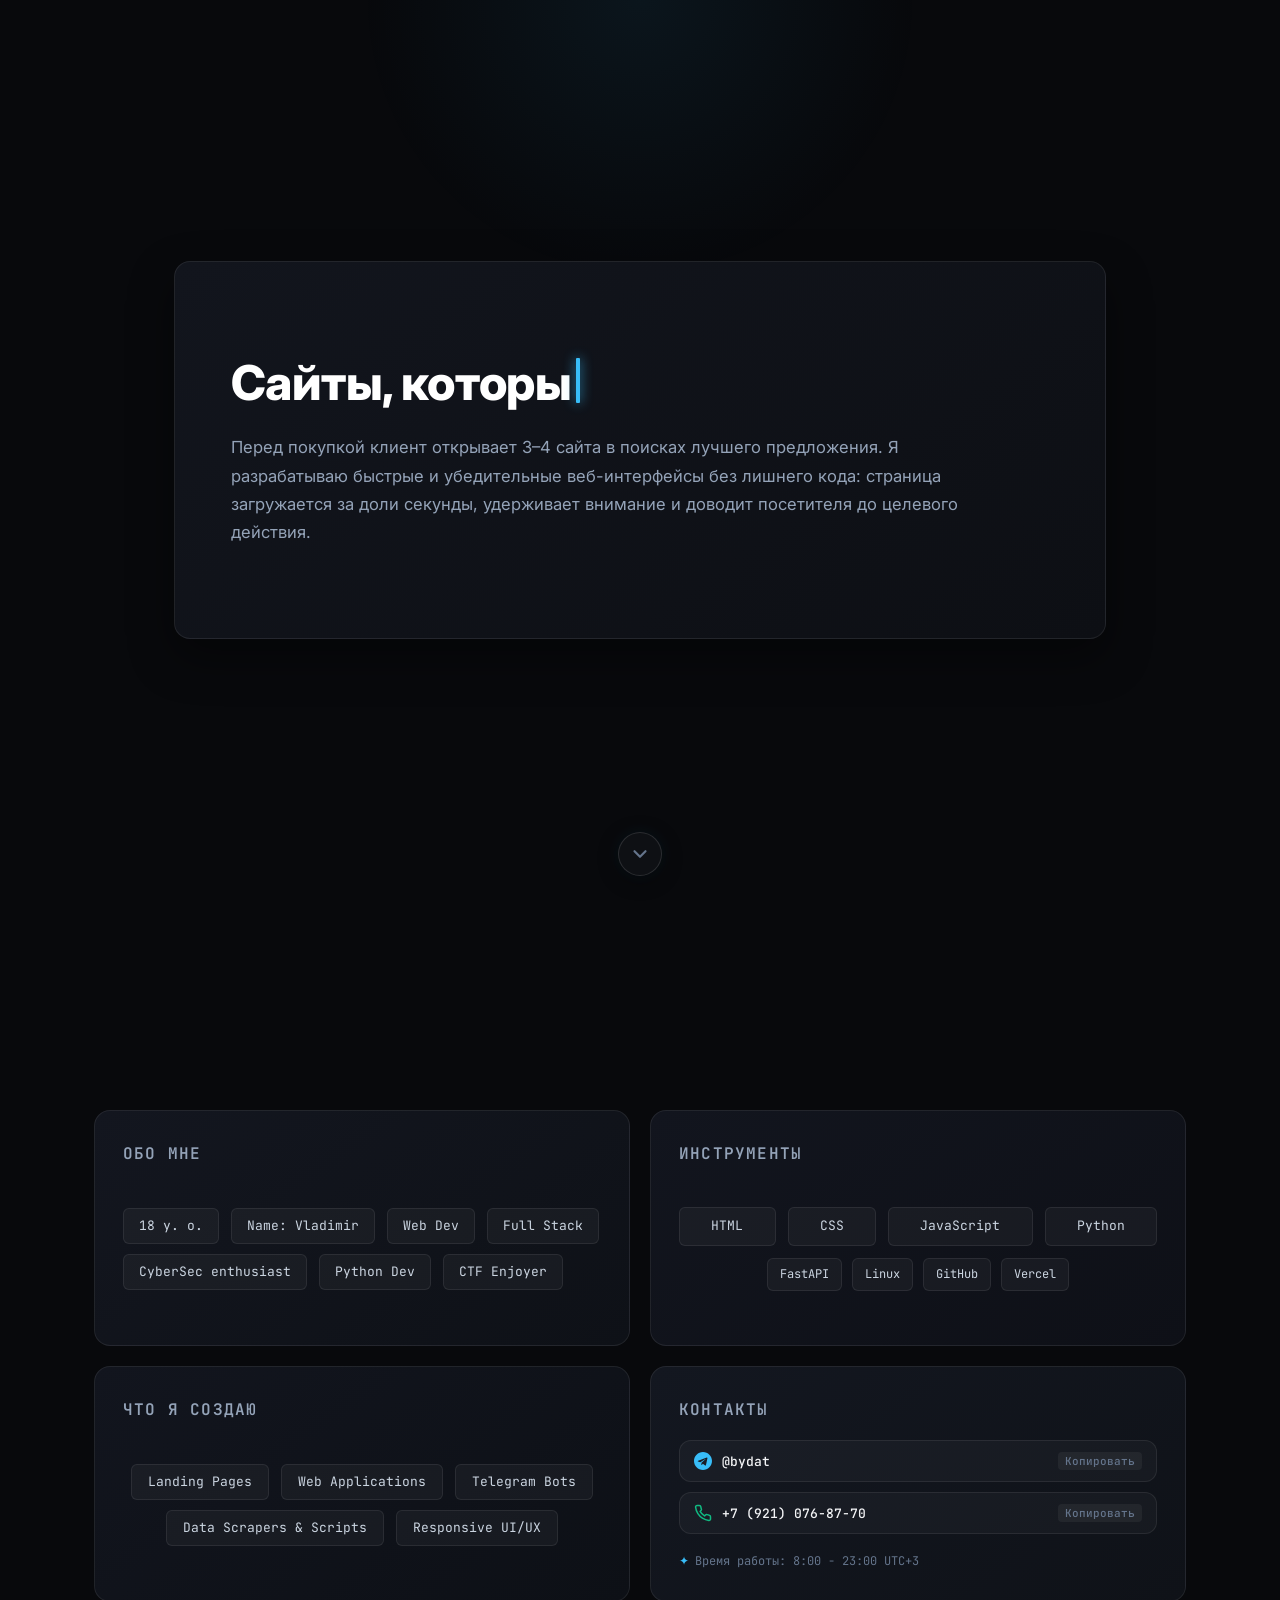
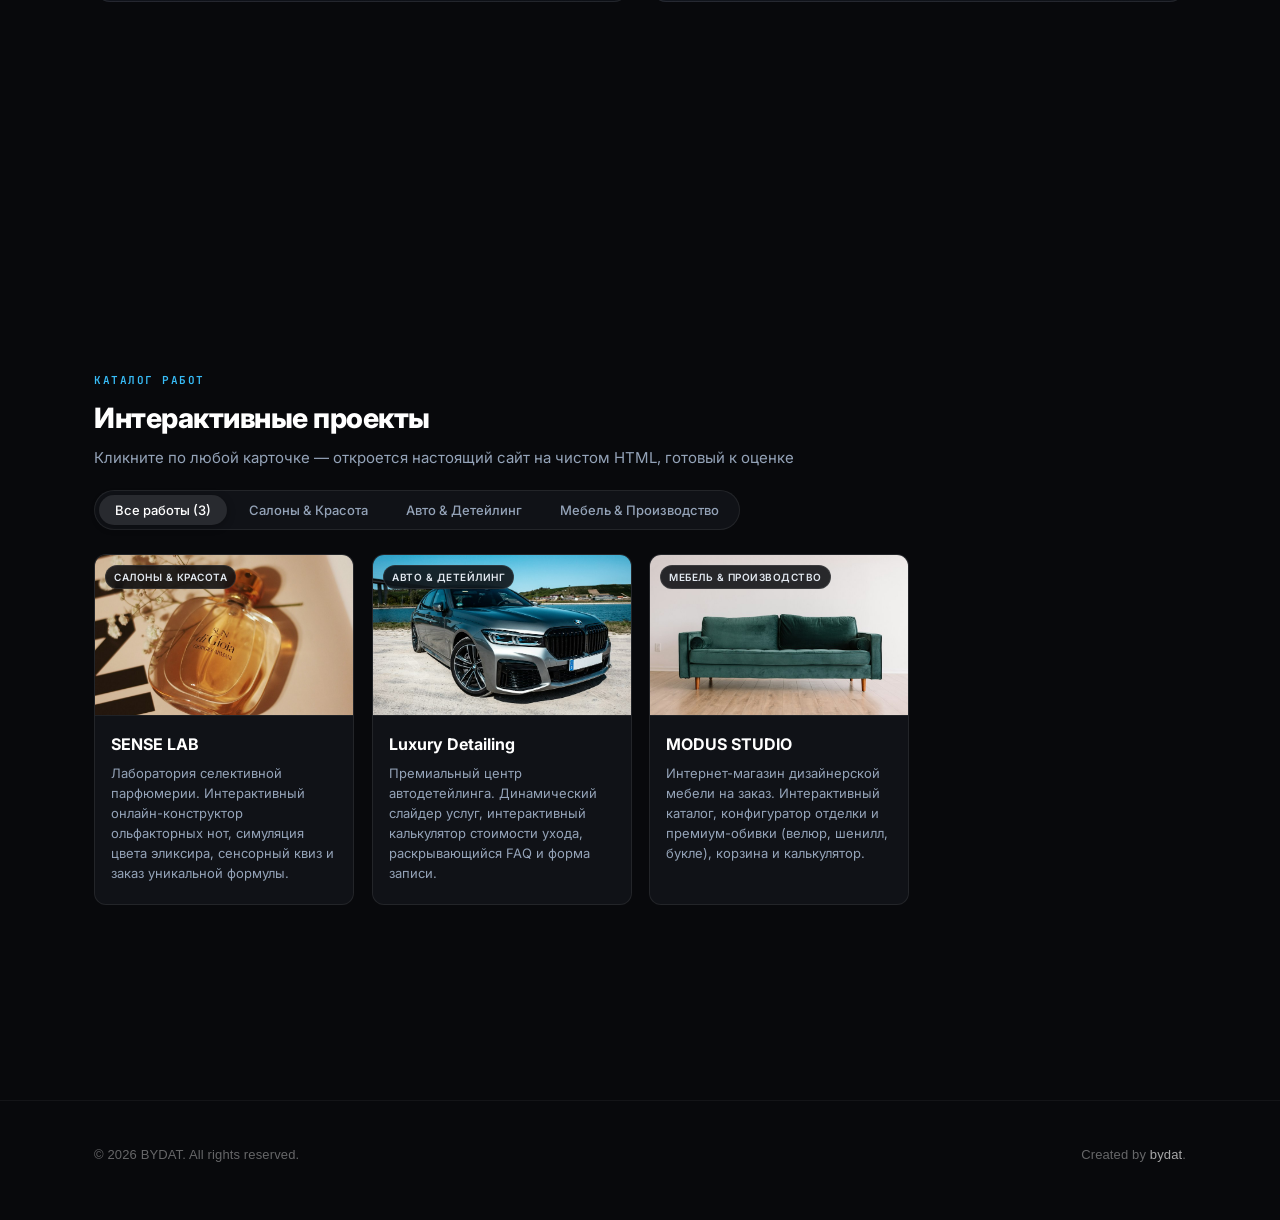
==== commit 55f1f0f5: "clean: remove deleted projects, unused previews, and update categories to 3 active projects" ====
--- a/index.html
+++ b/index.html
@@ -164,32 +164,31 @@
 
           <!-- Фильтры по категориям -->
           <div class="filters-wrap">
-            <button class="filter-btn active" data-filter="all">Все работы (9)</button>
+            <button class="filter-btn active" data-filter="all">Все работы (3)</button>
             <button class="filter-btn" data-filter="beauty">Салоны &amp; Красота</button>
             <button class="filter-btn" data-filter="auto">Авто &amp; Детейлинг</button>
             <button class="filter-btn" data-filter="production">Мебель &amp; Производство</button>
-            <button class="filter-btn" data-filter="services">Услуги &amp; Сервисы</button>
           </div>
         </div>
 
         <!-- Сетка проектов -->
         <div class="projects-grid">
 
-          <!-- Проект 1: AURA CLINIC -->
+          <!-- Проект 1: SENSE LAB -->
           <article class="project-card spotlight reveal-on-scroll" data-category="beauty">
             <div class="card-glow-layer"></div>
-            <a href="projects/aura/index.html" class="project-card-link" title="Открыть сайт AURA CLINIC">
+            <a href="projects/scent/index.html" class="project-card-link" title="Открыть сайт SENSE LAB">
               <div class="project-card-thumb">
-                <img src="assets/previews/aura.jpg" alt="Превью AURA CLINIC" loading="lazy">
+                <img src="assets/previews/scent.jpg" alt="Превью SENSE LAB" loading="lazy">
                 <div class="thumb-overlay">
                   <span class="overlay-btn">Смотреть проект ↗</span>
                 </div>
                 <span class="project-badge-tag">Салоны &amp; Красота</span>
               </div>
               <div class="project-body">
-                <h3 class="project-title">AURA CLINIC</h3>
+                <h3 class="project-title">SENSE LAB</h3>
                 <p class="project-desc">
-                  Премиальная клиника эстетической медицины и косметологии. Интерактивная 3D карта архитектуры лица, линза «до/после», квиз-диагностика кожи и онлайн-запись.
+                  Лаборатория селективной парфюмерии. Интерактивный онлайн-конструктор ольфакторных нот, симуляция цвета эликсира, сенсорный квиз и заказ уникальной формулы.
                 </p>
               </div>
             </a>
@@ -230,126 +229,6 @@
                 <h3 class="project-title">MODUS STUDIO</h3>
                 <p class="project-desc">
                   Интернет-магазин дизайнерской мебели на заказ. Интерактивный каталог, конфигуратор отделки и премиум-обивки (велюр, шенилл, букле), корзина и калькулятор.
-                </p>
-              </div>
-            </a>
-          </article>
-
-          <!-- Проект 4: SENSE LAB -->
-          <article class="project-card spotlight reveal-on-scroll" data-category="beauty">
-            <div class="card-glow-layer"></div>
-            <a href="projects/scent/index.html" class="project-card-link" title="Открыть сайт SENSE LAB">
-              <div class="project-card-thumb">
-                <img src="assets/previews/scent.jpg" alt="Превью SENSE LAB" loading="lazy">
-                <div class="thumb-overlay">
-                  <span class="overlay-btn">Смотреть проект ↗</span>
-                </div>
-                <span class="project-badge-tag">Салоны &amp; Красота</span>
-              </div>
-              <div class="project-body">
-                <h3 class="project-title">SENSE LAB</h3>
-                <p class="project-desc">
-                  Лаборатория селективной парфюмерии. Интерактивный онлайн-конструктор ольфакторных нот, симуляция цвета эликсира, сенсорный квиз и заказ уникальной формулы.
-                </p>
-              </div>
-            </a>
-          </article>
-
-          <!-- Проект 5: Tuning Studio Pro -->
-          <article class="project-card spotlight reveal-on-scroll" data-category="auto">
-            <div class="card-glow-layer"></div>
-            <a href="projects/tuning/index.html" class="project-card-link" title="Открыть сайт Tuning Studio Pro">
-              <div class="project-card-thumb">
-                <img src="assets/previews/tuning.jpg" alt="Превью Tuning Studio Pro" loading="lazy">
-                <div class="thumb-overlay">
-                  <span class="overlay-btn">Смотреть проект ↗</span>
-                </div>
-                <span class="project-badge-tag">Авто &amp; Детейлинг</span>
-              </div>
-              <div class="project-body">
-                <h3 class="project-title">Tuning Studio Pro</h3>
-                <p class="project-desc">
-                  Премиальное тюнинг-ателье и стайлинг спорткаров. Глитч-эффекты, динамические счетчики мощности (до 1200+ HP), галерея готовых проектов и FAQ.
-                </p>
-              </div>
-            </a>
-          </article>
-
-          <!-- Проект 6: FORTE STUDIO -->
-          <article class="project-card spotlight reveal-on-scroll" data-category="production">
-            <div class="card-glow-layer"></div>
-            <a href="projects/forte/index.html" class="project-card-link" title="Открыть сайт FORTE STUDIO">
-              <div class="project-card-thumb">
-                <img src="assets/previews/forte.jpg" alt="Превью FORTE STUDIO" loading="lazy">
-                <div class="thumb-overlay">
-                  <span class="overlay-btn">Смотреть проект ↗</span>
-                </div>
-                <span class="project-badge-tag">Мебель &amp; Производство</span>
-              </div>
-              <div class="project-body">
-                <h3 class="project-title">FORTE STUDIO</h3>
-                <p class="project-desc">
-                  Архитектурное мебельное бюро и фабрика полного цикла. Эксклюзивные кухни из шпона ореха, гардеробные системы, скрытые интеграции и онлайн-расчет сметы.
-                </p>
-              </div>
-            </a>
-          </article>
-
-          <!-- Проект 7: ТИШИНА & ДВИЖ -->
-          <article class="project-card spotlight reveal-on-scroll" data-category="services">
-            <div class="card-glow-layer"></div>
-            <a href="projects/anticafe/index.html" class="project-card-link" title="Открыть сайт ТИШИНА &amp; ДВИЖ">
-              <div class="project-card-thumb">
-                <img src="assets/previews/anticafe.jpg" alt="Превью ТИШИНА &amp; ДВИЖ" loading="lazy">
-                <div class="thumb-overlay">
-                  <span class="overlay-btn">Смотреть проект ↗</span>
-                </div>
-                <span class="project-badge-tag">Услуги &amp; Сервисы</span>
-              </div>
-              <div class="project-body">
-                <h3 class="project-title">ТИШИНА &amp; ДВИЖ</h3>
-                <p class="project-desc">
-                  Молодежное антикафе и креативный коворкинг. Интерактивный каталог настольных игр и PS5, переключение фоновых эмбиент-звуков, расчет стоимости визита.
-                </p>
-              </div>
-            </a>
-          </article>
-
-          <!-- Проект 8: Avito Pro -->
-          <article class="project-card spotlight reveal-on-scroll" data-category="services">
-            <div class="card-glow-layer"></div>
-            <a href="projects/avitopro/index.html" class="project-card-link" title="Открыть сайт Avito Pro">
-              <div class="project-card-thumb">
-                <img src="assets/previews/avitopro.jpg" alt="Превью Avito Pro" loading="lazy">
-                <div class="thumb-overlay">
-                  <span class="overlay-btn">Смотреть проект ↗</span>
-                </div>
-                <span class="project-badge-tag">Услуги &amp; Сервисы</span>
-              </div>
-              <div class="project-body">
-                <h3 class="project-title">Avito Pro</h3>
-                <p class="project-desc">
-                  Образовательная платформа по продвижению на Авито. Программа курса от алгоритмов ранжирования до юнит-экономики, интерактивные тарифы и калькулятор окупаемости.
-                </p>
-              </div>
-            </a>
-          </article>
-
-          <!-- Проект 9: Minimalist Auto -->
-          <article class="project-card spotlight reveal-on-scroll" data-category="auto">
-            <div class="card-glow-layer"></div>
-            <a href="projects/minimalist/index.html" class="project-card-link" title="Открыть сайт Minimalist Auto">
-              <div class="project-card-thumb">
-                <img src="assets/previews/minimalist.jpg" alt="Превью Minimalist Auto" loading="lazy">
-                <div class="thumb-overlay">
-                  <span class="overlay-btn">Смотреть проект ↗</span>
-                </div>
-                <span class="project-badge-tag">Авто &amp; Детейлинг</span>
-              </div>
-              <div class="project-body">
-                <h3 class="project-title">Minimalist Auto</h3>
-                <p class="project-desc">
-                  Премиум детейлинг-студия в строгом монохромном стиле. Интерактивный слайдер «До / После», кастомный курсор, бегущая строка брендов и автогалерея.
                 </p>
               </div>
             </a>
